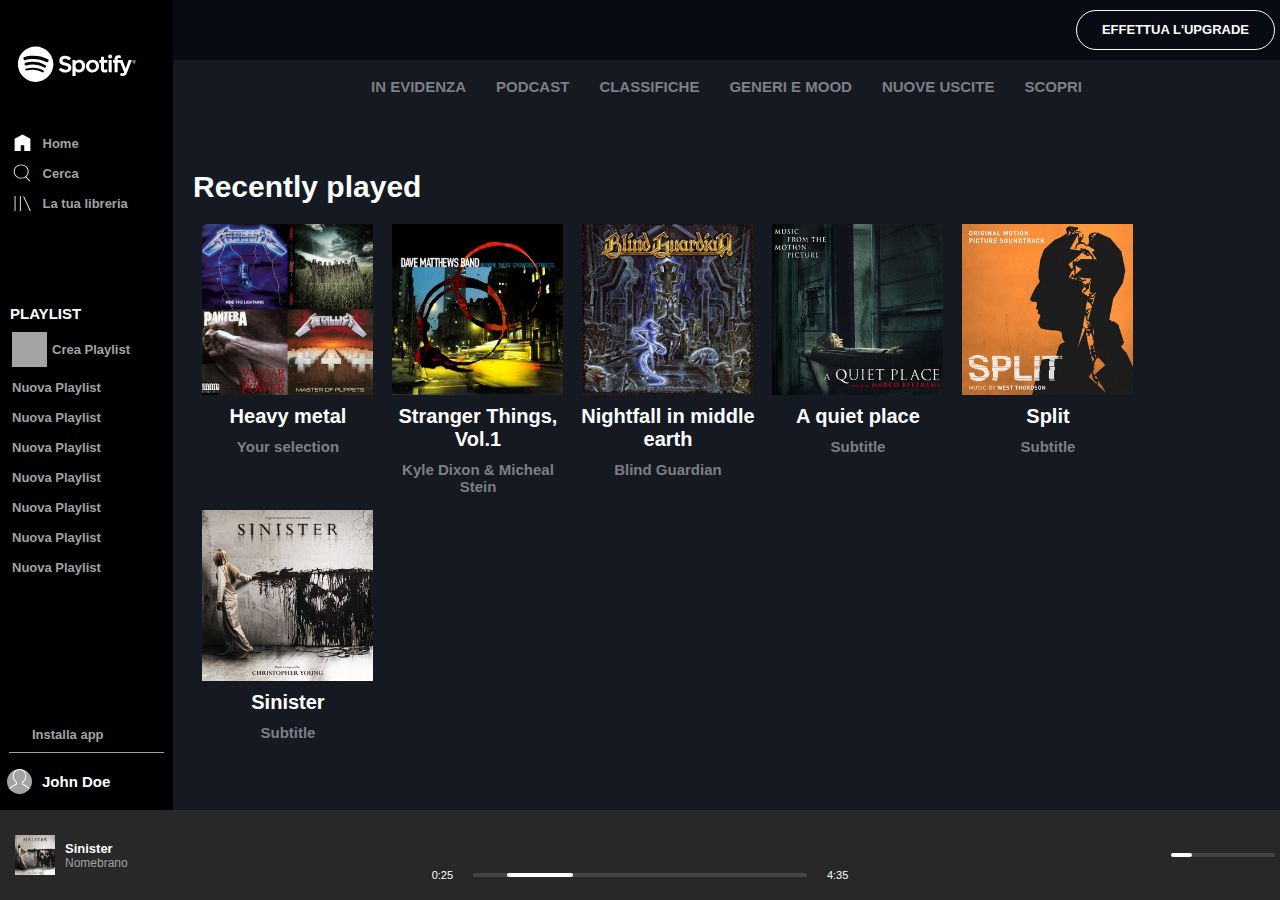
==== index.html @ 5a238b36 "Modifiche in corso su versione desktop" ====
<!DOCTYPE html>
<html lang="en">
<head>
  <meta charset="UTF-8">
  <meta name="viewport" content="width=device-width, initial-scale=1.0">
  <meta http-equiv="X-UA-Compatible" content="ie=edge">
  <!-- Google font - Railway -->
  <link href="https://fonts.googleapis.com/css2?family=Roboto:wght@300;400;500;700;900&display=swap" rel="stylesheet">
  <!-- Font Awesome -->
  <link rel="stylesheet" href="https://cdnjs.cloudflare.com/ajax/libs/font-awesome/5.15.1/css/all.min.css" integrity="sha512-+4zCK9k+qNFUR5X+cKL9EIR+ZOhtIloNl9GIKS57V1MyNsYpYcUrUeQc9vNfzsWfV28IaLL3i96P9sdNyeRssA==" crossorigin="anonymous" />
  <link rel="stylesheet" href="assets/css/style.css">
  <link rel="stylesheet" href="assets/css/mobile.css">

  <title>Spotify by Boolean</title>
</head>
<body>
  <div class="wrapper">
    <main id="main" class="d-flex">
      <!-- SIDEBAR -->
      <aside id="sidebar" class="d-flex">
        <!-- Logo -->
        <a href="#" class="logo">
          <img src="assets/img/logo.svg" alt="Spotify logo">
        </a>

        <div class="top-menu d-flex f-column">

          <!-- home -->
          <a href="#" class="small_icon">
            <img src="assets/img/home.svg" alt="">
            Home
          </a>
          <!-- cerca -->
          <a href="#" class="small_icon">
            <img src="assets/img/search.svg" alt="">
            Cerca
          </a>
          <!-- La tua lista -->
          <a href="#" class="small_icon">
            <img src="assets/img/libreria.svg" alt="">
            La tua libreria
          </a>
        </div><!-- /Top menu -->

        <div class="playlist-menu">
          <h4>playlist</h4>
          <a href="#">
            <i class="fas fa-plus"></i>
            Crea Playlist
          </a>
          <a href="#">Nuova Playlist</a>
          <a href="#">Nuova Playlist</a>
          <a href="#">Nuova Playlist</a>
          <a href="#">Nuova Playlist</a>
          <a href="#">Nuova Playlist</a>
          <a href="#">Nuova Playlist</a>
          <a href="#">Nuova Playlist</a>
        </div><!-- /Playlist menu -->

        <div class="app-menu">
          <a href="#"><i class="far fa-arrow-alt-circle-down"></i>Installa app</a>
          <hr>
          <a href="#"><img src="assets/img/profile.svg" alt="profilo generico"><h3>John Doe</h3></a>
        </div>


      </aside>
      <!-- /Sidebar -->

      <div id="covers">
        <div id="upgrade" class="d-flex">
          <a href="#" class="btn_up">effettua l'upgrade</a>
        </div>
        <!-- /.upgrade -->
        <nav id="navbar-top" class="d-flex">
          <a class="d-flex" href="#">in evidenza<hr></a>
          <a class="d-flex" href="#">podcast<hr></a>
          <a class="d-flex" href="#">classifiche<hr></a>
          <a class="d-flex" href="#">generi e mood<hr></a>
          <a class="d-flex" href="#">nuove uscite<hr></a>
          <a class="d-flex" href="#">scopri<hr></a>
        </nav>
        <!-- /.navbar-top -->

        <!-- Recently played -->
        <section id="recently">
          <h2>Recently played</h2>
          <div class="albums d-flex">

            <a href="#" class="card d-flex f-column">
              <div class="box">
                <img src="assets/img/metal_lifting.jpg" alt="">
              </div><!-- /.box -->
              <div class="overlay">
                <i class="far fa-play-circle"></i>
              </div><!-- /.overlay -->
              <h3>Heavy metal</h3>
              <h5>Your selection</h5>
            </a><!-- /.card -->

            <a href="#" class="card d-flex f-column">
              <div class="box">
                <img src="assets/img/dmb.jpg" alt="">
              </div><!-- /.box -->
              <div class="overlay">
                <i class="far fa-play-circle"></i>
              </div><!-- /.overlay -->
              <h3>Stranger Things, Vol.1</h3>
              <h5>Kyle Dixon &amp; Micheal Stein</h5>
            </a><!-- /.card -->

            <a href="#" class="card d-flex f-column">
              <div class="box">
                <img src="assets/img/nightfall.jpg" alt="">
              </div><!-- /.box -->
              <div class="overlay">
                <i class="far fa-play-circle"></i>
              </div><!-- /.overlay -->
              <h3>Nightfall in middle earth</h3>
              <h5>Blind Guardian</h5>
            </a><!-- /.card -->

            <a href="#" class="card d-flex f-column">
              <div class="box">
                <img src="assets/img/aquietplace.jpeg" alt="">
              </div><!-- /.box -->
              <div class="overlay">
                <i class="far fa-play-circle"></i>
              </div><!-- /.overlay -->
              <h3>A quiet place</h3>
              <h5>Subtitle</h5>
            </a><!-- /.card -->

            <a href="#" class="card d-flex f-column">
              <div class="box">
                <img src="assets/img/split.jpeg" alt="">
              </div><!-- /.box -->
              <div class="overlay">
                <i class="far fa-play-circle"></i>
              </div><!-- /.overlay -->
              <h3>Split</h3>
              <h5>Subtitle</h5>
            </a><!-- /.card -->

            <a href="#" class="card d-flex f-column">
              <div class="box">
                <img src="assets/img/sinister.jpeg" alt="">
              </div><!-- /.box -->
              <div class="overlay">
                <i class="far fa-play-circle"></i>
              </div><!-- /.overlay -->
              <h3>Sinister</h3>
              <h5>Subtitle</h5>
            </a><!-- /.card -->

          </div>
          <!-- /.albums -->
        </section>
        <!-- Created for... -->
        <section id="createdfor">
          <h2>Creato per John Doe</h2>
          <h5>Più ascolti, più accurati saranno i suggerimenti.</h5>
          <div class="albums d-flex">

            <a href="#" class="card d-flex f-column">
              <div class="box">
                <img src="assets/img/radar.jpeg" alt="">
              </div><!-- /.box -->
              <div class="overlay">
                <i class="far fa-play-circle"></i>
              </div><!-- /.overlay -->
              <h3>Release Radar</h3>
              <h5>Your selection</h5>
            </a><!-- /.card -->

            <a href="#" class="card d-flex f-column">
              <div class="box">
                <img src="assets/img/cure.jpeg" alt="">
              </div><!-- /.box -->
              <div class="overlay">
                <i class="far fa-play-circle"></i>
              </div><!-- /.overlay -->
              <h3>A cure for wellness</h3>
              <h5>Subtitle</h5>
            </a><!-- /.card -->

          </div>
          <!-- /.albums -->
        </section>
        <section id="popular-artists">
          <h2>Artisti più popolari</h2>
          <h5>Più ascolti, più accurati saranno i suggerimenti.</h5>
          <div class="albums d-flex">
            <a href="#" class="card d-flex f-column">
              <div class="box">
                <img src="assets/img/regatta.webp" alt="">
              </div><!-- /.box -->
              <div class="overlay">
                <i class="far fa-play-circle"></i>
              </div><!-- /.overlay -->
              <h3>Regatta de blanc</h3>
              <h5>The Police</h5>
            </a><!-- /.card -->

            <a href="#" class="card d-flex f-column">
              <div class="box">
                <img src="assets/img/heads-up.jpg" alt="">
              </div><!-- /.box -->
              <div class="overlay">
                <i class="far fa-play-circle"></i>
              </div><!-- /.overlay -->
              <h3>Heads Up</h3>
              <h5>Dave Weckl</h5>
            </a><!-- /.card -->

          </div><!-- /.albums -->
        </section> <!-- /#popular-artists -->
      </div><!-- /.covers -->
    </main>

    <!-- PLAYER -->
    <footer id="footer" class="d-flex">
      <div class="song">
        <div class="song-info d-flex">
          <div class="cover-img d-flex">
            <img src="assets/img/sinister.jpeg" alt="album cover">
          </div>
          <div class="album-info d-flex f-column">
            <div class="band-name">sinister</div>
            <div class="song-title">nomebrano</div>
          </div>

        <div class="favorites d-flex">
          <a href="#"><i class="far fa-heart"></i></a>
          <a href="#"><i class="far fa-folder"></i></a>
        </div>

        </div>
      </div>
      <div class="player d-flex f-column">
        <div class="commands d-flex">
          <a class="d-flex" href="#"><i class="fas fa-random"></i></a>
          <a class="d-flex" href="#"><i class="fas fa-step-backward"></i></a>
          <a class="d-flex" href="#"><i class="far fa-play-circle"></i></a>
          <a class="d-flex" href="#"><i class="fas fa-step-forward"></i></a>
          <a class="d-flex" href="#"><i class="fas fa-redo-alt"></i></a>
        </div> <!-- /player -->

        <div class="time-bar d-flex">
          <div class="time listened-time">0:25</div>
          <div class="bar whole-bar">
            <hr class="bar partial-bar">
          </div>
          <div class="time remaining-time">4:35</div>
        </div> <!-- /time-bar -->
      </div> <!-- /player -->

      <div class="settings d-flex">
        <!-- <div class="commands d-flex"> -->
          <a href="#"><i class="fas fa-bars"></i></a>
          <a href="#"><i class="fas fa-tv"></i></a>
          <a href="#"><i class="fas fa-volume-up"></i></a>
        <!-- </div>  -->
        <!-- /icons -->
        <!-- <div class="volume-bar d-flex"> -->
          <div class="bar whole-bar">
            <hr class="bar partial-bar">
          </div>
        <!-- </div>  -->
        <!-- /volume bar -->
      </div> <!-- /settings -->

    </footer>

  </div><!-- /Wrapper -->
</body>
</html>
---- assets/css/style.css ----
*{
  margin: 0;
  padding: 0;
  box-sizing: border-box;
}

/* Utility */
.d-flex{
  display: flex;
}
.f-column{
  flex-direction: column;
}
.btn_up{
  display: inline-block;
  background-color: #080b12;
  color: white;
  height: 40px;
  border-radius: 20px;
  border: 1px solid white;
  padding: 10px 25px;
  font-weight: 600;
  text-decoration: none;
  text-transform: uppercase;
  line-height: calc(40px - 12px - 10px);
  vertical-align: middle;
  margin-right: 5px;
}
/* /Utility */
/* Structure */
body{
  font-family: 'Railway;', sans-serif;
  color: white;
}
section{
  padding: 30px 20px;
  margin: 20px 0;
}
h2{
  font-size: 30px;
  font-weight: 700;
  margin-bottom: 20px;
}
h3{
  font-size: 20px;
  font-weight: 700;
  color: white;
  margin: 10px 0;
}
h4{
  font-size: 15px;
  font-weight: 600;
  text-transform: uppercase;
  color: white;
  margin: 5px 10px;
}
h5{
  font-size: 15px;
  font-weight: 700;
  margin-bottom: 15px;
  color: #7d7f84;
}
a{
  text-decoration: none;
  font-size: 13px;
}
.spotify{
  color: #1ed760;
}
.wrapper{
  display: flex;
  flex-direction: column;
  justify-content: space-between;
  width: 100%;
  height: 100vh;
  background-color: #333;
}
#main{
  width: 100%;
  height: 90%;
  flex-wrap: nowrap;
  position: relative;
}

#footer{
  align-self: flex-end;
  background-color: #282828;
  width: 100%;
  height: 10%;
  min-height: 60px;
  overflow: hidden;
}

/* /Structure */

/* SIDEBAR */
#main #sidebar{
  width: 200px;
  min-height: 100%;
  background-color: black;
  /* align-self: stretch; */
  overflow: hidden;
  flex-wrap: wrap;
}
#main #sidebar a.logo > img{
  color: white;
  width: 70%;
  margin: 15px;
}
#main #sidebar a{
  display: flex;
  width: 100%;
  text-decoration: none;
  color: #a3a3a3;
  justify-content: flex-start;
  align-items: center;
  border-left: 2px solid black;
  font-weight: 600;
}
#main #sidebar .top-menu,
#main #sidebar .playlist-menu{
  margin-bottom: 20px;
  width: 100%;
}
#main #sidebar .top-menu a,
#main #sidebar .playlist-menu a{
  height: 30px;
}
#main #sidebar .top-menu a:hover{
  border-left: 2px solid yellow;
  color: white;
}
#main #sidebar .top-menu a.small_icon > img{
  color: #717171;
  width: 12%;
  margin: 5px 10px;
}
#main #sidebar .playlist-menu a{
  margin-left: 10px;
}
#main #sidebar .playlist-menu a:first-of-type{
  height: 45px;
}
#main #sidebar .playlist-menu a:hover{
  color: white;
}
#main #sidebar .playlist-menu i{
  display: flex;
  width: 35px;
  height: 35px;
  justify-content: center;
  align-items: center;
  font-size: 18px;
  margin: 5px 5px 5px 0;
  background-color: #a3a3a3;
  color: black;
}
#main #sidebar .app-menu{
  align-self: flex-end;
  width: 100%;
}
#main #sidebar .app-menu > a{
  width: 100%;
  margin: 0 5px;
}
#main #sidebar .app-menu > a > i{
  margin-left: 5px;
  margin-right: 20px;
}
#main #sidebar .app-menu > hr{
  width: 90%;
  border-left: none;
  border-right: none;
  border-top: none;
  border-bottom: 1px solid #a3a3a3;
  margin: 10px auto 10px auto;
  text-align: center;
}
#main #sidebar .app-menu > a:last-of-type{
  margin: 0 0 10px 5px;
}
#main #sidebar .app-menu > a > img{
  width: 25px;
  height: 25px;
  background-color: #a3a3a3;
  color: white;
  border-radius: 50%;
  margin-right: 10px;
}
#main #sidebar .app-menu > a > h3{
  font-size: 15px;
}
/* /SIDEBAR */

/* COVERS */
#main #covers{
  width: 100%;
  min-height: 100%;
  background-color: #141922;
  overflow-y: auto;
  overflow-x: hidden;
}

/* UPGRADE */
#main #upgrade{
  max-width: 100%;
  height: 60px;
  background-color: #080b12;
}
#main #upgrade{
  justify-content: flex-end;
  align-items: center;
}
#main #upgrade a.btn_up{
  text-decoration: none;
  color: white;
  text-transform: uppercase;
}
#main #upgrade a.btn_up:hover{
  color: #1ed760;
}
/* /UPGRADE */

/* NAVBAR TOP */
#main #navbar-top{
  justify-content: center;
  align-items: center;
  flex-wrap: wrap;
  min-height: 60px;
  width: 100%;
  background-color: #141922;
}
#main #navbar-top a{
  flex-direction: column;
  height: 20px;
  color: #7d7f84;
  text-decoration: none;
  text-transform: uppercase;
  font-size: 15px;
  font-weight: 700;
  font-stretch: expanded;
  margin: 15px;
  justify-content: center;
  align-items: center;
}
#main #navbar-top a > hr{
  border-left: none;
  border-right: none;
  border-top: 1px solid #141922;
  border-bottom: 1px solid #141922;
  margin-top: 5px;
  width: 50%;
}
#main #navbar-top a:hover > hr{
  border-top: 1px solid yellow;
  border-bottom: 1px solid yellow;
}
/* /NAVBAR TOP */

#main .albums{
  width: 100%;
  flex-wrap: wrap;
  justify-content: left;
  align-items: baseline;
}
#main .card{
  width: 190px;
  /* min-height: 300px; */
  background-color: #141922;
  text-align: center;
  justify-content: center;
  align-items: center;
  position: relative;
}
#main .card .box{
  /* flex-basis: calc(0.9 * 190px); */
  width: calc(0.9 * 190px);
  height: calc(0.9 * 190px);
}
#main .card img{
  width: 100%;
  /* height: 100%; */
}
#main .card .overlay{
  position: absolute;
  top: 0;
  left: 5%;
  display: flex;
  justify-content: center;
  align-items: center;
  width: calc(0.9 * 190px);
  height: calc(0.9 * 190px);
  background-color: transparent;
}
#main .card .overlay > .fa-play-circle{
  display: none;
  font-size: 50px;
  color: white;
}
#main .card:hover > .overlay{
  background-color: rgba(0,0,0,0.5);
}
#main .card:hover > .overlay > .fa-play-circle {
  display: inline;
}
/* /COVERS */

/* FOOTER */
/* Player */
#footer > div{
  flex-basis: calc(100% / 3);
  height: 100%;
  padding: 5px;
}
#footer .song-info{
  width: 50%;
  height: 100%;
}
#footer .song-info .cover-img{
  padding: 0 10px;
  align-items: center;
  justify-content: center;
}
#footer .song-info .cover-img img{
  width: 40px;
}
#footer .song-info .album-info{
  align-items: flex-start;
  justify-content: center;
}
#footer .song-info .album-info .band-name{
  color: white;
  width: 100%;
  font-size: 13px;
  font-weight: 600;
  text-transform: capitalize;
}
#footer .song-info .album-info .song-title{
  color: #a3a3a3;
  width: 100%;
  font-size: 12px;
  font-weight: 500;
  text-transform: capitalize;
}
#footer .song .favorites{
  width: 100%;
  justify-content: flex-end;
  align-items: center;
}
#footer .song .favorites > a{
  font-size: 15px;
  text-decoration: none;
  color: #a3a3a3;
}
#footer .song .favorites .fa-heart{
  margin-right: 20px;
}
/* /song-info */
#footer .player > div {
  width: 100%;
  height: 50%;
}
#footer .player .commands{
  justify-content: center;
}
#footer .player .commands a{
  align-items: center;
}
#footer .player .commands > a{
  margin: 5px 10px;
  color: white;
  text-decoration: none;
}
#footer .player .commands > a:nth-child(3){
  margin: 5px 20px;
  font-size: 25px;
}
#footer .player .time-bar{
  justify-content: space-between;
  align-items: center;
}
#footer .player .time-bar > .time{
  width: 10%;
  font-size: 11px;
}
#footer .bar{
  border-top: none;
  border-left: none;
  border-right: none;
  height: 0;
  border-radius: 2px;
}
#footer .whole-bar{
  border-bottom: 4px solid #444;
}
#footer .partial-bar{
  border-bottom: 4px solid white;
  position: absolute;
}
/* Time bar */
#footer .time-bar .whole-bar{
  position: relative;
  width: 80%;
}
#footer .time-bar .partial-bar{
  width: 20%;
  top: 50%;
  left: 10%;
}
#footer .player .time-bar .remaining-time{
  text-align: right;
}
/* Settings */
#footer .settings{
  justify-content: flex-end;
  align-items: center;
}
#footer .settings > a{
  color: white;
  text-decoration: none;
  margin: 5px 10px;
}
#footer .settings .whole-bar{
  position: relative;
  flex-basis: 25%;
}
#footer .settings .whole-bar .partial-bar{
  width: 20%;
  top: 50%;
  left: 0;
}
/* /Player */
---- assets/css/mobile.css ----
/* large screen */
@media screen and (min-width: 1200px){}

/* medium screen */
@media screen and (min-width: 992px) and (max-width: 1199){}

/* small screen */
@media screen and (min-width: 768px) and (max-width: 991px){}

/* extra small screen */
@media screen and (max-width: 767px){}
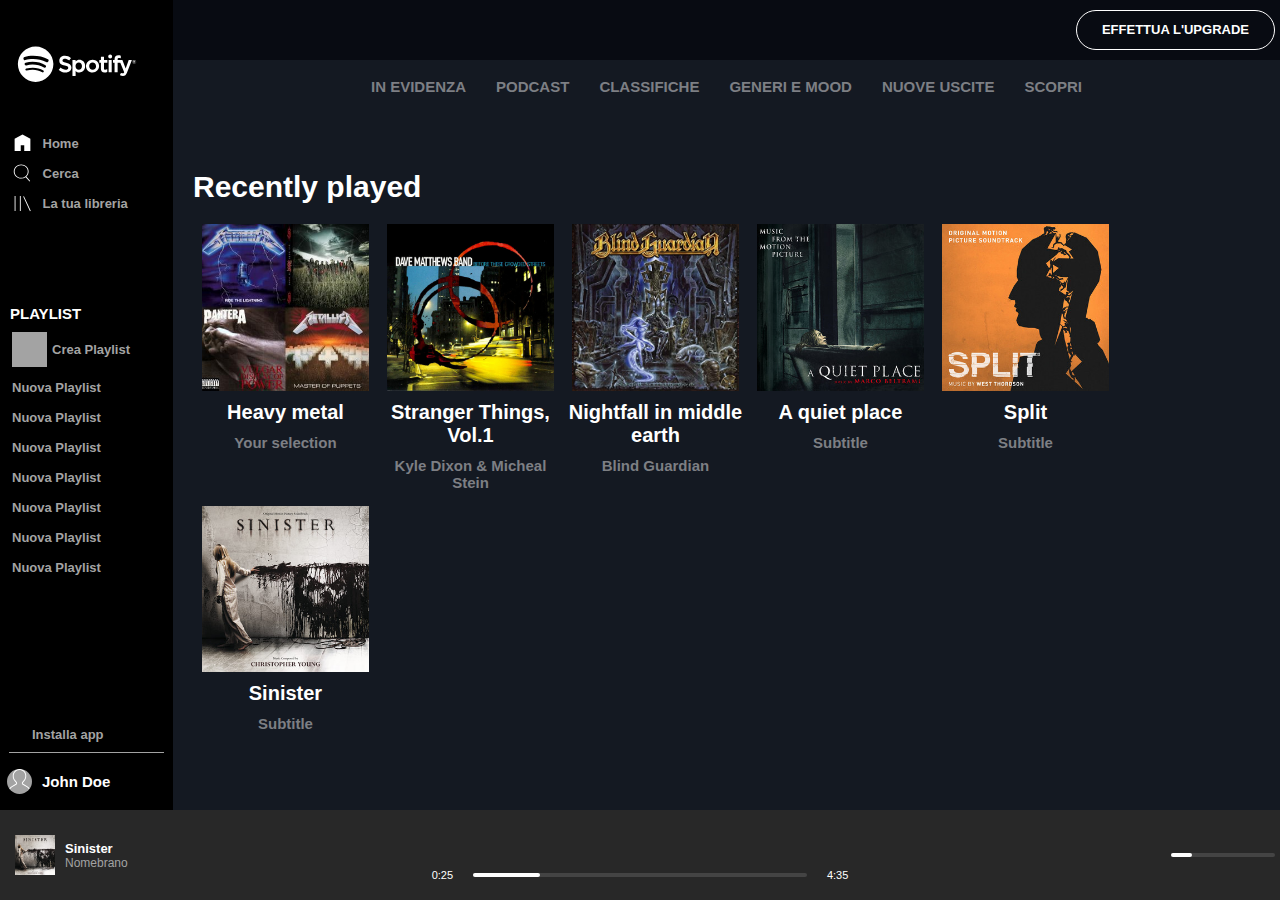
==== commit 4180c08e: "Lavoro sulla scrollbar della playlist..." ====
--- a/index.html
+++ b/index.html
@@ -198,8 +198,7 @@
               <div class="overlay">
                 <i class="far fa-play-circle"></i>
               </div><!-- /.overlay -->
-              <h3>Regatta de blanc</h3>
-              <h5>The Police</h5>
+              <h3>The Police</h3>
             </a><!-- /.card -->
 
             <a href="#" class="card d-flex f-column">
@@ -209,8 +208,7 @@
               <div class="overlay">
                 <i class="far fa-play-circle"></i>
               </div><!-- /.overlay -->
-              <h3>Heads Up</h3>
-              <h5>Dave Weckl</h5>
+              <h3>Dave Weckl</h3>
             </a><!-- /.card -->
 
           </div><!-- /.albums -->
@@ -256,18 +254,13 @@
       </div> <!-- /player -->
 
       <div class="settings d-flex">
-        <!-- <div class="commands d-flex"> -->
           <a href="#"><i class="fas fa-bars"></i></a>
           <a href="#"><i class="fas fa-tv"></i></a>
           <a href="#"><i class="fas fa-volume-up"></i></a>
-        <!-- </div>  -->
         <!-- /icons -->
-        <!-- <div class="volume-bar d-flex"> -->
-          <div class="bar whole-bar">
-            <hr class="bar partial-bar">
-          </div>
-        <!-- </div>  -->
-        <!-- /volume bar -->
+          <div class="volume bar whole-bar">
+            <hr class="volume bar partial-bar">
+          </div><!-- /volume bar -->
       </div> <!-- /settings -->
 
     </footer>
--- a/assets/css/style.css
+++ b/assets/css/style.css
@@ -81,7 +81,6 @@
   flex-wrap: nowrap;
   position: relative;
 }
-
 #footer{
   align-self: flex-end;
   background-color: #282828;
@@ -90,7 +89,6 @@
   min-height: 60px;
   overflow: hidden;
 }
-
 /* /Structure */
 
 /* SIDEBAR */
@@ -98,8 +96,7 @@
   width: 200px;
   min-height: 100%;
   background-color: black;
-  /* align-self: stretch; */
-  overflow: hidden;
+  /* overflow: hidden; */ /*######################*/
   flex-wrap: wrap;
 }
 #main #sidebar a.logo > img{
@@ -264,8 +261,7 @@
   align-items: baseline;
 }
 #main .card{
-  width: 190px;
-  /* min-height: 300px; */
+  width: 185px;
   background-color: #141922;
   text-align: center;
   justify-content: center;
@@ -273,13 +269,15 @@
   position: relative;
 }
 #main .card .box{
-  /* flex-basis: calc(0.9 * 190px); */
-  width: calc(0.9 * 190px);
-  height: calc(0.9 * 190px);
+  width: calc(0.9 * 185px);
+  height: calc(0.9 * 185px);
 }
 #main .card img{
   width: 100%;
-  /* height: 100%; */
+}
+#main #popular-artists .card img,
+#main #popular-artists .card .overlay{
+  border-radius: 50%;
 }
 #main .card .overlay{
   position: absolute;
@@ -288,8 +286,8 @@
   display: flex;
   justify-content: center;
   align-items: center;
-  width: calc(0.9 * 190px);
-  height: calc(0.9 * 190px);
+  width: calc(0.9 * 185px);
+  height: calc(0.9 * 185px);
   background-color: transparent;
 }
 #main .card .overlay > .fa-play-circle{
@@ -303,6 +301,7 @@
 #main .card:hover > .overlay > .fa-play-circle {
   display: inline;
 }
+
 /* /COVERS */
 
 /* FOOTER */
@@ -404,8 +403,8 @@
 }
 #footer .time-bar .partial-bar{
   width: 20%;
+  left: 0;
   top: 50%;
-  left: 10%;
 }
 #footer .player .time-bar .remaining-time{
   text-align: right;
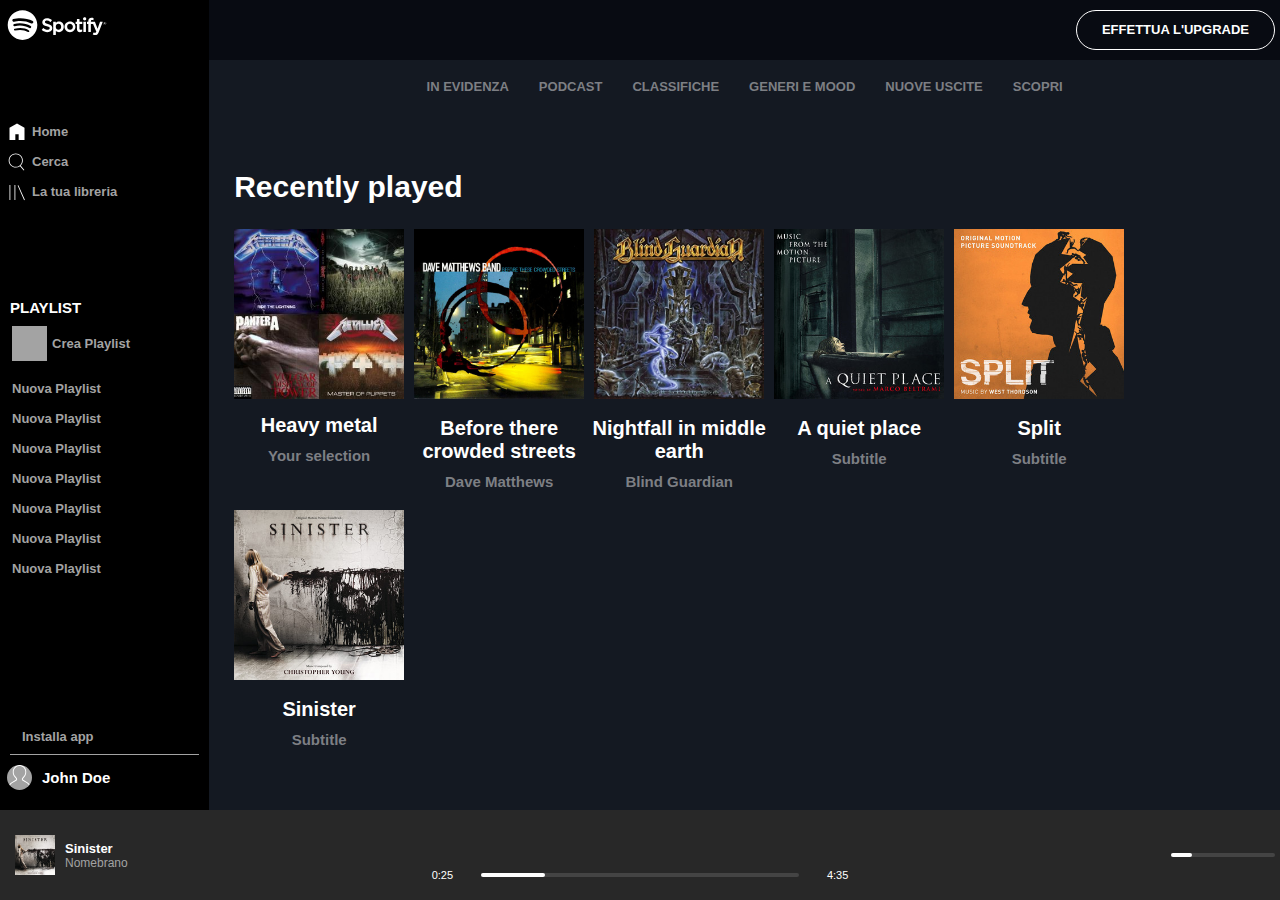
==== commit 24134883: "Funzionalità responsive buona" ====
--- a/index.html
+++ b/index.html
@@ -8,70 +8,81 @@
   <link href="https://fonts.googleapis.com/css2?family=Roboto:wght@300;400;500;700;900&display=swap" rel="stylesheet">
   <!-- Font Awesome -->
   <link rel="stylesheet" href="https://cdnjs.cloudflare.com/ajax/libs/font-awesome/5.15.1/css/all.min.css" integrity="sha512-+4zCK9k+qNFUR5X+cKL9EIR+ZOhtIloNl9GIKS57V1MyNsYpYcUrUeQc9vNfzsWfV28IaLL3i96P9sdNyeRssA==" crossorigin="anonymous" />
+  <!-- Style -->
   <link rel="stylesheet" href="assets/css/style.css">
   <link rel="stylesheet" href="assets/css/mobile.css">
-
   <title>Spotify by Boolean</title>
 </head>
+
 <body>
   <div class="wrapper">
     <main id="main" class="d-flex">
-      <!-- SIDEBAR -->
+      <!-- sidebar -->
       <aside id="sidebar" class="d-flex">
-        <!-- Logo -->
+        <!-- logo -->
         <a href="#" class="logo">
-          <img src="assets/img/logo.svg" alt="Spotify logo">
+          <img class="big-logo" src="assets/img/logo.svg" alt="Spotify logo">
+          <img class="small-logo" src="assets/img/logo-small.svg" alt="Spotify small logo">
         </a>
 
+        <!-- Top menu -->
         <div class="top-menu d-flex f-column">
 
           <!-- home -->
           <a href="#" class="small_icon">
-            <img src="assets/img/home.svg" alt="">
-            Home
+            <img src="assets/img/home.svg" alt="home logo">
+            <span class="disp-none-xs">Home</span>
           </a>
           <!-- cerca -->
           <a href="#" class="small_icon">
-            <img src="assets/img/search.svg" alt="">
-            Cerca
+            <img src="assets/img/search.svg" alt="magnifing-lent logo">
+            <span class="disp-none-xs">Cerca</span>
           </a>
           <!-- La tua lista -->
           <a href="#" class="small_icon">
-            <img src="assets/img/libreria.svg" alt="">
-            La tua libreria
+            <img src="assets/img/libreria.svg" alt="library logo">
+            <span class="disp-none-xs">La tua libreria</span>
           </a>
         </div><!-- /Top menu -->
 
+        <!-- playlist menu -->
         <div class="playlist-menu">
-          <h4>playlist</h4>
-          <a href="#">
+          <h4 class="disp-none-xs">playlist</h4>
+          <a class="disp-none-xs" href="#">
             <i class="fas fa-plus"></i>
             Crea Playlist
           </a>
-          <a href="#">Nuova Playlist</a>
-          <a href="#">Nuova Playlist</a>
-          <a href="#">Nuova Playlist</a>
-          <a href="#">Nuova Playlist</a>
-          <a href="#">Nuova Playlist</a>
-          <a href="#">Nuova Playlist</a>
-          <a href="#">Nuova Playlist</a>
-        </div><!-- /Playlist menu -->
-
-        <div class="app-menu">
-          <a href="#"><i class="far fa-arrow-alt-circle-down"></i>Installa app</a>
-          <hr>
-          <a href="#"><img src="assets/img/profile.svg" alt="profilo generico"><h3>John Doe</h3></a>
-        </div>
-
-
-      </aside>
-      <!-- /Sidebar -->
+          <div class="new-playlist"><a class="disp-none-xs" href="#">Nuova Playlist</a></div>
+          <div class="new-playlist"><a class="disp-none-xs" href="#">Nuova Playlist</a></div>
+          <div class="new-playlist"><a class="disp-none-xs" href="#">Nuova Playlist</a></div>
+          <div class="new-playlist"><a class="disp-none-xs" href="#">Nuova Playlist</a></div>
+          <div class="new-playlist"><a class="disp-none-xs" href="#">Nuova Playlist</a></div>
+          <div class="new-playlist"><a class="disp-none-xs" href="#">Nuova Playlist</a></div>
+          <div class="new-playlist"><a class="disp-none-xs" href="#">Nuova Playlist</a></div>
+
+        </div><!-- /playlist menu -->
+
+        <!-- app-menu -->
+        <div class="app-menu d-flex f-column">
+          <a href="#"> <!-- download icon -->
+            <i class="far fa-arrow-alt-circle-down"></i>
+            <span class="disp-none-xs">Installa app</span>
+          </a>
+          <hr class="disp-none-xs">
+          <a href="#"> <!-- plain user profile -->
+            <img src="assets/img/profile.svg" alt="profilo generico">
+            <h3 class="disp-none-xs">John Doe</h3>
+          </a>
+        </div><!-- /app-menu -->
+
+      </aside><!-- /Sidebar -->
+
 
       <div id="covers">
         <div id="upgrade" class="d-flex">
           <a href="#" class="btn_up">effettua l'upgrade</a>
-        </div>
-        <!-- /.upgrade -->
+        </div><!-- /.upgrade -->
+
         <nav id="navbar-top" class="d-flex">
           <a class="d-flex" href="#">in evidenza<hr></a>
           <a class="d-flex" href="#">podcast<hr></a>
@@ -88,7 +99,7 @@
           <div class="albums d-flex">
 
             <a href="#" class="card d-flex f-column">
-              <div class="box">
+              <div class="box d-flex">
                 <img src="assets/img/metal_lifting.jpg" alt="">
               </div><!-- /.box -->
               <div class="overlay">
@@ -105,8 +116,8 @@
               <div class="overlay">
                 <i class="far fa-play-circle"></i>
               </div><!-- /.overlay -->
-              <h3>Stranger Things, Vol.1</h3>
-              <h5>Kyle Dixon &amp; Micheal Stein</h5>
+              <h3>Before there crowded streets</h3>
+              <h5>Dave Matthews</h5>
             </a><!-- /.card -->
 
             <a href="#" class="card d-flex f-column">
@@ -187,6 +198,7 @@
           </div>
           <!-- /.albums -->
         </section>
+        <!-- Popular artists -->
         <section id="popular-artists">
           <h2>Artisti più popolari</h2>
           <h5>Più ascolti, più accurati saranno i suggerimenti.</h5>
--- a/assets/css/style.css
+++ b/assets/css/style.css
@@ -10,6 +10,9 @@
 }
 .f-column{
   flex-direction: column;
+}
+.f-shrink{
+  flex-shrink: 2;
 }
 .btn_up{
   display: inline-block;
@@ -31,6 +34,7 @@
 body{
   font-family: 'Railway;', sans-serif;
   color: white;
+  min-width: 380px;
 }
 section{
   padding: 30px 20px;
@@ -40,6 +44,7 @@
   font-size: 30px;
   font-weight: 700;
   margin-bottom: 20px;
+  margin-left: 5px;
 }
 h3{
   font-size: 20px;
@@ -74,12 +79,14 @@
   width: 100%;
   height: 100vh;
   background-color: #333;
+  overflow-x: hidden;
+  overflow-y: auto;
 }
 #main{
   width: 100%;
   height: 90%;
   flex-wrap: nowrap;
-  position: relative;
+  /* position: relative; */
 }
 #footer{
   align-self: flex-end;
@@ -93,16 +100,29 @@
 
 /* SIDEBAR */
 #main #sidebar{
-  width: 200px;
-  min-height: 100%;
+  width: 250px;
+  height: 100%;
   background-color: black;
-  /* overflow: hidden; */ /*######################*/
+  overflow-x: hidden;
+  overflow-y: auto;
   flex-wrap: wrap;
 }
+#main #sidebar a.logo{
+  display: block;
+  height: 30px;
+  margin: 10px 5px;
+  text-align: left;
+}
 #main #sidebar a.logo > img{
   color: white;
-  width: 70%;
-  margin: 15px;
+}
+#main #sidebar a.logo > img.big-logo{
+  display: inline;
+  height: 30px;
+}
+#main #sidebar a.logo > img.small-logo{
+  display: none;
+  height: 20px;
 }
 #main #sidebar a{
   display: flex;
@@ -112,6 +132,7 @@
   justify-content: flex-start;
   align-items: center;
   border-left: 2px solid black;
+  border-right: 2px solid black;
   font-weight: 600;
 }
 #main #sidebar .top-menu,
@@ -123,14 +144,21 @@
 #main #sidebar .playlist-menu a{
   height: 30px;
 }
+#main #sidebar .playlist-menu .new-playlist{
+  width: 100%;
+  height: 30px;
+}
 #main #sidebar .top-menu a:hover{
   border-left: 2px solid yellow;
   color: white;
 }
+#main #sidebar .top-menu a.small_icon{
+  text-align: center;
+}
 #main #sidebar .top-menu a.small_icon > img{
   color: #717171;
-  width: 12%;
-  margin: 5px 10px;
+  height: 20px;
+  margin: 5px;
 }
 #main #sidebar .playlist-menu a{
   margin-left: 10px;
@@ -156,13 +184,11 @@
   align-self: flex-end;
   width: 100%;
 }
-#main #sidebar .app-menu > a{
-  width: 100%;
-  margin: 0 5px;
-}
 #main #sidebar .app-menu > a > i{
-  margin-left: 5px;
-  margin-right: 20px;
+  margin: 0 10px 10px 10px;
+}
+#main #sidebar .app-menu > a > span{
+  margin-bottom: 10px;
 }
 #main #sidebar .app-menu > hr{
   width: 90%;
@@ -170,8 +196,7 @@
   border-right: none;
   border-top: none;
   border-bottom: 1px solid #a3a3a3;
-  margin: 10px auto 10px auto;
-  text-align: center;
+  margin: auto;
 }
 #main #sidebar .app-menu > a:last-of-type{
   margin: 0 0 10px 5px;
@@ -183,6 +208,8 @@
   color: white;
   border-radius: 50%;
   margin-right: 10px;
+  margin-top: 10px;
+  margin-bottom: 10px;
 }
 #main #sidebar .app-menu > a > h3{
   font-size: 15px;
@@ -233,7 +260,7 @@
   color: #7d7f84;
   text-decoration: none;
   text-transform: uppercase;
-  font-size: 15px;
+  font-size: 13px;
   font-weight: 700;
   font-stretch: expanded;
   margin: 15px;
@@ -261,7 +288,7 @@
   align-items: baseline;
 }
 #main .card{
-  width: 185px;
+  width: 180px;
   background-color: #141922;
   text-align: center;
   justify-content: center;
@@ -269,11 +296,17 @@
   position: relative;
 }
 #main .card .box{
-  width: calc(0.9 * 185px);
-  height: calc(0.9 * 185px);
+  /* width: calc(0.9 * 180px);
+  height: calc(0.9 * 180px); */
+  padding: 5px;
+  justify-content: center;
+  align-items: center;
 }
 #main .card img{
   width: 100%;
+}
+#main section > h5{
+  margin-left: 5px;
 }
 #main #popular-artists .card img,
 #main #popular-artists .card .overlay{
@@ -281,25 +314,27 @@
 }
 #main .card .overlay{
   position: absolute;
-  top: 0;
-  left: 5%;
+  top: 5px;
+  left: 5px;
   display: flex;
   justify-content: center;
   align-items: center;
-  width: calc(0.9 * 185px);
-  height: calc(0.9 * 185px);
+  width: calc(180px - 10px);
+  height: calc(180px - 10px);
   background-color: transparent;
 }
 #main .card .overlay > .fa-play-circle{
-  display: none;
+  color: transparent;
   font-size: 50px;
-  color: white;
 }
 #main .card:hover > .overlay{
-  background-color: rgba(0,0,0,0.5);
+  transition: all 0.5s;
+  background-color: rgba(0,0,0,0.6);
+
 }
 #main .card:hover > .overlay > .fa-play-circle {
-  display: inline;
+  transition: all 1s;
+  color: white;
 }
 
 /* /COVERS */
@@ -350,9 +385,9 @@
   font-size: 15px;
   text-decoration: none;
   color: #a3a3a3;
+  margin-left: 20px;
 }
 #footer .song .favorites .fa-heart{
-  margin-right: 20px;
 }
 /* /song-info */
 #footer .player > div {
@@ -406,8 +441,12 @@
   left: 0;
   top: 50%;
 }
+#footer .player .time-bar .listened-time{
+  margin-right: 10px;
+}
 #footer .player .time-bar .remaining-time{
   text-align: right;
+  margin-left: 10px;
 }
 /* Settings */
 #footer .settings{
--- a/assets/css/mobile.css
+++ b/assets/css/mobile.css
@@ -1,11 +1,36 @@
-/* large screen */
-@media screen and (min-width: 1200px){}
+/* extra small screen */
+@media screen and (max-width: 639px){
+  /* /Utility */
+  .disp-none-xs{
+    display: none !important;
+  }
+  /* /Utility */
+  #footer .song .favorites{
+    flex-direction: column;
+    justify-content: center;
+    align-items: center;
+  }
+  #footer .song .favorites .fa-heart{
+    margin-right: 0;
+  }
+  /* Sostituzione logo Spotify */
+  #main #sidebar{
+    width: 40px;
+    overflow-y: hidden;
+  }
+  #main #sidebar a.logo{
+    height: 25px;
+    margin: 5px 7px 0 7px;
+  }
+  #main #sidebar a.logo > img.small-logo{
+    display: inline;
+  }
+  #main #sidebar a.logo > img.big-logo{
+    display: none;
+  }
+  #main #sidebar > a{
+    display: block;
+    margin: auto;
+  }
 
-/* medium screen */
-@media screen and (min-width: 992px) and (max-width: 1199){}
-
-/* small screen */
-@media screen and (min-width: 768px) and (max-width: 991px){}
-
-/* extra small screen */
-@media screen and (max-width: 767px){}
+}
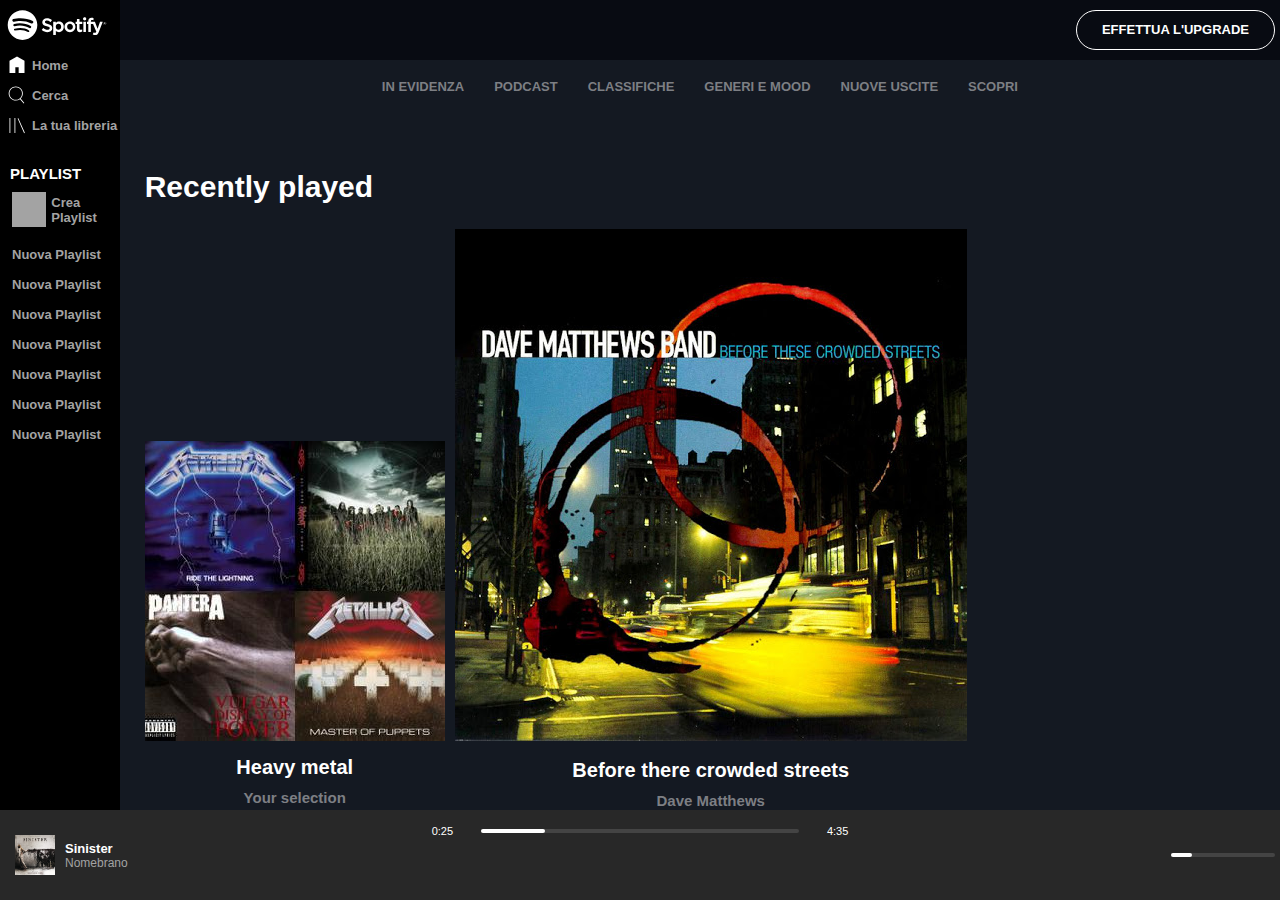
==== commit 10f325f5: "Fissato il player e migliorato il sidemenu" ====
--- a/index.html
+++ b/index.html
@@ -18,7 +18,7 @@
   <div class="wrapper">
     <main id="main" class="d-flex">
       <!-- sidebar -->
-      <aside id="sidebar" class="d-flex">
+      <aside id="sidebar" class="d-flex f-column">
         <!-- logo -->
         <a href="#" class="logo">
           <img class="big-logo" src="assets/img/logo.svg" alt="Spotify logo">
@@ -46,19 +46,19 @@
         </div><!-- /Top menu -->
 
         <!-- playlist menu -->
-        <div class="playlist-menu">
+        <div class="playlist-menu disp-none-xs">
           <h4 class="disp-none-xs">playlist</h4>
           <a class="disp-none-xs" href="#">
             <i class="fas fa-plus"></i>
             Crea Playlist
           </a>
-          <div class="new-playlist"><a class="disp-none-xs" href="#">Nuova Playlist</a></div>
-          <div class="new-playlist"><a class="disp-none-xs" href="#">Nuova Playlist</a></div>
-          <div class="new-playlist"><a class="disp-none-xs" href="#">Nuova Playlist</a></div>
-          <div class="new-playlist"><a class="disp-none-xs" href="#">Nuova Playlist</a></div>
-          <div class="new-playlist"><a class="disp-none-xs" href="#">Nuova Playlist</a></div>
-          <div class="new-playlist"><a class="disp-none-xs" href="#">Nuova Playlist</a></div>
-          <div class="new-playlist"><a class="disp-none-xs" href="#">Nuova Playlist</a></div>
+          <div class="new-playlist"><a href="#">Nuova Playlist</a></div>
+          <div class="new-playlist"><a href="#">Nuova Playlist</a></div>
+          <div class="new-playlist"><a href="#">Nuova Playlist</a></div>
+          <div class="new-playlist"><a href="#">Nuova Playlist</a></div>
+          <div class="new-playlist"><a href="#">Nuova Playlist</a></div>
+          <div class="new-playlist"><a href="#">Nuova Playlist</a></div>
+          <div class="new-playlist"><a href="#">Nuova Playlist</a></div>
 
         </div><!-- /playlist menu -->
 
--- a/assets/css/style.css
+++ b/assets/css/style.css
@@ -7,6 +7,7 @@
 /* Utility */
 .d-flex{
   display: flex;
+  flex-basis: fit-content;
 }
 .f-column{
   flex-direction: column;
@@ -81,20 +82,22 @@
   background-color: #333;
   overflow-x: hidden;
   overflow-y: auto;
+  position: relative;
 }
 #main{
   width: 100%;
   height: 90%;
   flex-wrap: nowrap;
-  /* position: relative; */
 }
 #footer{
-  align-self: flex-end;
   background-color: #282828;
   width: 100%;
   height: 10%;
   min-height: 60px;
   overflow: hidden;
+  position: absolute;
+  bottom: 0;
+  left: 0;
 }
 /* /Structure */
 
@@ -106,6 +109,7 @@
   overflow-x: hidden;
   overflow-y: auto;
   flex-wrap: wrap;
+  position: relative;
 }
 #main #sidebar a.logo{
   display: block;
@@ -181,8 +185,10 @@
   color: black;
 }
 #main #sidebar .app-menu{
-  align-self: flex-end;
-  width: 100%;
+  width: 100%;
+  position: absolute;
+  bottom: 0;
+  left: 0;
 }
 #main #sidebar .app-menu > a > i{
   margin: 0 10px 10px 10px;
--- a/assets/css/mobile.css
+++ b/assets/css/mobile.css
@@ -1,8 +1,18 @@
 /* extra small screen */
-@media screen and (max-width: 639px){
+@media screen and (max-height: 599px){
+  #sidebar .app-menu,
+  #upgrade{
+    display: none;
+  }
+}
+
+@media screen and (max-width: 638px){
   /* /Utility */
   .disp-none-xs{
     display: none !important;
+  }
+  .f-shrink{
+    flex-shrink: 1;
   }
   /* /Utility */
   #footer .song .favorites{
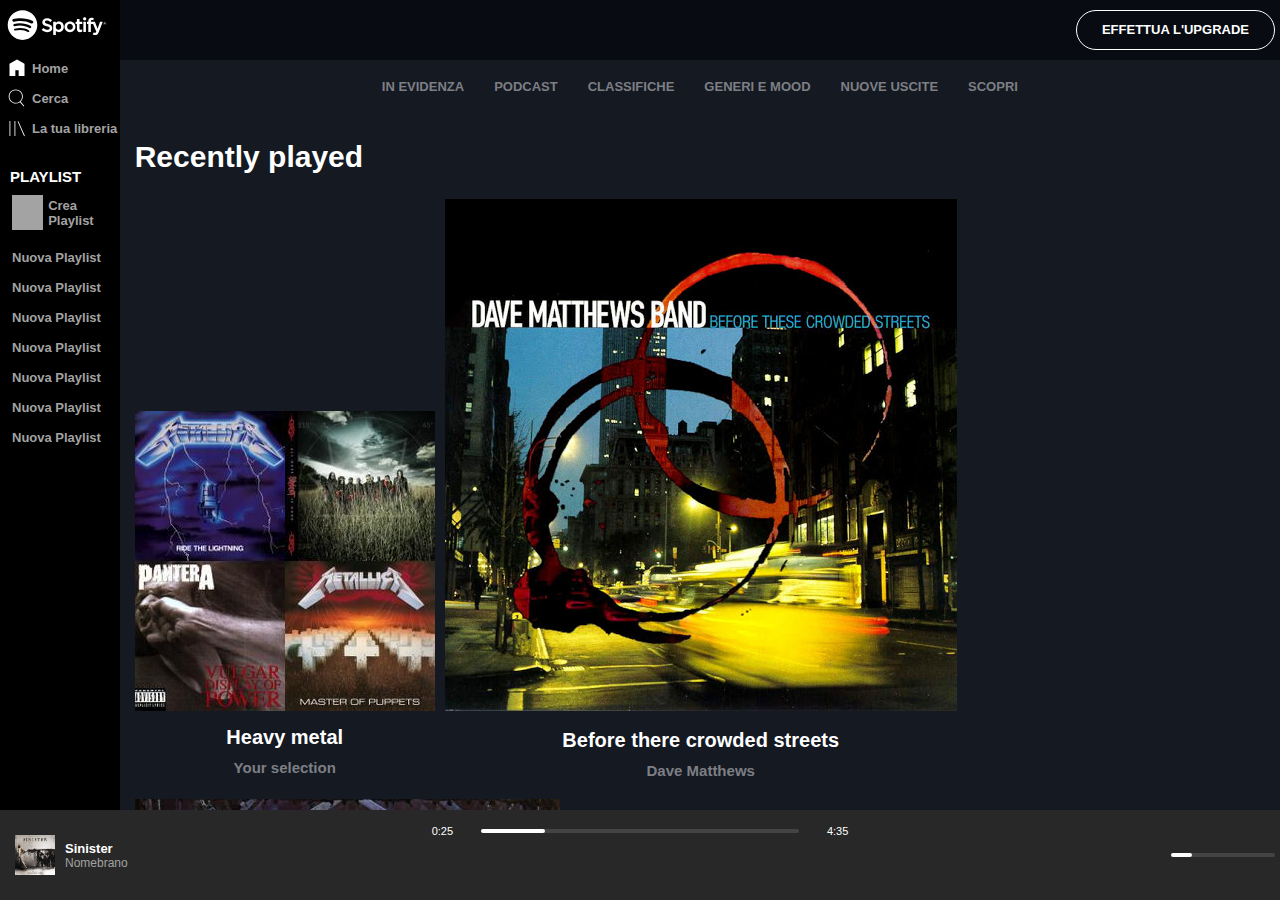
==== commit 9b88f077: "Controllo funzionalità" ====
--- a/index.html
+++ b/index.html
@@ -77,7 +77,6 @@
 
       </aside><!-- /Sidebar -->
 
-
       <div id="covers">
         <div id="upgrade" class="d-flex">
           <a href="#" class="btn_up">effettua l'upgrade</a>
@@ -100,7 +99,7 @@
 
             <a href="#" class="card d-flex f-column">
               <div class="box d-flex">
-                <img src="assets/img/metal_lifting.jpg" alt="">
+                <img src="assets/img/metal_lifting.jpg" alt="heavy metal album cover">
               </div><!-- /.box -->
               <div class="overlay">
                 <i class="far fa-play-circle"></i>
@@ -111,7 +110,7 @@
 
             <a href="#" class="card d-flex f-column">
               <div class="box">
-                <img src="assets/img/dmb.jpg" alt="">
+                <img src="assets/img/dmb.jpg" alt="dave matthews band album cover">
               </div><!-- /.box -->
               <div class="overlay">
                 <i class="far fa-play-circle"></i>
@@ -122,7 +121,7 @@
 
             <a href="#" class="card d-flex f-column">
               <div class="box">
-                <img src="assets/img/nightfall.jpg" alt="">
+                <img src="assets/img/nightfall.jpg" alt="Nightfall in middle earth album cover">
               </div><!-- /.box -->
               <div class="overlay">
                 <i class="far fa-play-circle"></i>
@@ -133,7 +132,7 @@
 
             <a href="#" class="card d-flex f-column">
               <div class="box">
-                <img src="assets/img/aquietplace.jpeg" alt="">
+                <img src="assets/img/aquietplace.jpeg" alt="A quiet place album cover">
               </div><!-- /.box -->
               <div class="overlay">
                 <i class="far fa-play-circle"></i>
@@ -144,7 +143,7 @@
 
             <a href="#" class="card d-flex f-column">
               <div class="box">
-                <img src="assets/img/split.jpeg" alt="">
+                <img src="assets/img/split.jpeg" alt="Split album cover">
               </div><!-- /.box -->
               <div class="overlay">
                 <i class="far fa-play-circle"></i>
@@ -155,7 +154,7 @@
 
             <a href="#" class="card d-flex f-column">
               <div class="box">
-                <img src="assets/img/sinister.jpeg" alt="">
+                <img src="assets/img/sinister.jpeg" alt="Sinister album cover">
               </div><!-- /.box -->
               <div class="overlay">
                 <i class="far fa-play-circle"></i>
@@ -175,7 +174,7 @@
 
             <a href="#" class="card d-flex f-column">
               <div class="box">
-                <img src="assets/img/radar.jpeg" alt="">
+                <img src="assets/img/radar.jpeg" alt="Radar compilation cover">
               </div><!-- /.box -->
               <div class="overlay">
                 <i class="far fa-play-circle"></i>
@@ -186,7 +185,7 @@
 
             <a href="#" class="card d-flex f-column">
               <div class="box">
-                <img src="assets/img/cure.jpeg" alt="">
+                <img src="assets/img/cure.jpeg" alt="A cure for wellness album cover">
               </div><!-- /.box -->
               <div class="overlay">
                 <i class="far fa-play-circle"></i>
@@ -205,7 +204,7 @@
           <div class="albums d-flex">
             <a href="#" class="card d-flex f-column">
               <div class="box">
-                <img src="assets/img/regatta.webp" alt="">
+                <img src="assets/img/regatta.webp" alt="Regatta de Blanc album cover">
               </div><!-- /.box -->
               <div class="overlay">
                 <i class="far fa-play-circle"></i>
@@ -215,7 +214,7 @@
 
             <a href="#" class="card d-flex f-column">
               <div class="box">
-                <img src="assets/img/heads-up.jpg" alt="">
+                <img src="assets/img/heads-up.jpg" alt="Heads Up album cover">
               </div><!-- /.box -->
               <div class="overlay">
                 <i class="far fa-play-circle"></i>
--- a/assets/css/style.css
+++ b/assets/css/style.css
@@ -38,8 +38,8 @@
   min-width: 380px;
 }
 section{
-  padding: 30px 20px;
-  margin: 20px 0;
+  padding: 10px;
+  margin: 10px 0;
 }
 h2{
   font-size: 30px;
@@ -69,9 +69,6 @@
 a{
   text-decoration: none;
   font-size: 13px;
-}
-.spotify{
-  color: #1ed760;
 }
 .wrapper{
   display: flex;
@@ -105,6 +102,7 @@
 #main #sidebar{
   width: 250px;
   height: 100%;
+  min-height: 200px;
   background-color: black;
   overflow-x: hidden;
   overflow-y: auto;
@@ -130,7 +128,7 @@
 }
 #main #sidebar a{
   display: flex;
-  width: 100%;
+  flex-basis: fit-content;
   text-decoration: none;
   color: #a3a3a3;
   justify-content: flex-start;
@@ -183,6 +181,9 @@
   margin: 5px 5px 5px 0;
   background-color: #a3a3a3;
   color: black;
+}
+#main #sidebar .playlist-menu i:hover{
+  background-color: white;
 }
 #main #sidebar .app-menu{
   width: 100%;
@@ -294,7 +295,7 @@
   align-items: baseline;
 }
 #main .card{
-  width: 180px;
+  width: 175px;
   background-color: #141922;
   text-align: center;
   justify-content: center;
@@ -302,8 +303,6 @@
   position: relative;
 }
 #main .card .box{
-  /* width: calc(0.9 * 180px);
-  height: calc(0.9 * 180px); */
   padding: 5px;
   justify-content: center;
   align-items: center;
@@ -325,8 +324,8 @@
   display: flex;
   justify-content: center;
   align-items: center;
-  width: calc(180px - 10px);
-  height: calc(180px - 10px);
+  width: calc(175px - 10px);
+  height: calc(175px - 10px);
   background-color: transparent;
 }
 #main .card .overlay > .fa-play-circle{
--- a/assets/css/mobile.css
+++ b/assets/css/mobile.css
@@ -33,13 +33,13 @@
     margin: 5px 7px 0 7px;
   }
   #main #sidebar a.logo > img.small-logo{
-    display: inline;
+    display: flex;
   }
   #main #sidebar a.logo > img.big-logo{
     display: none;
   }
   #main #sidebar > a{
-    display: block;
+    display: flex;
     margin: auto;
   }
 
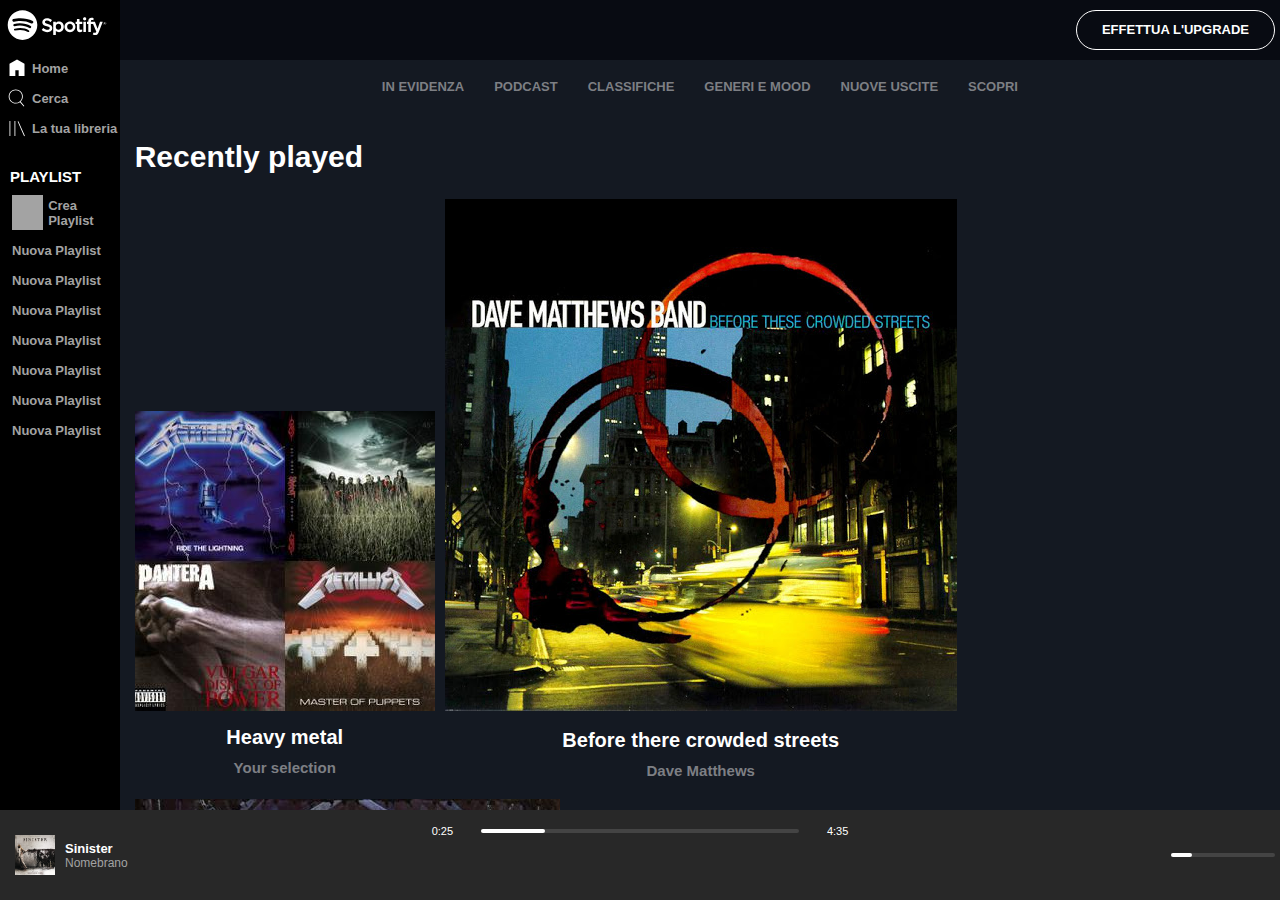
==== commit fd52b407: "Consegna esercizio" ====
--- a/index.html
+++ b/index.html
@@ -47,19 +47,15 @@
 
         <!-- playlist menu -->
         <div class="playlist-menu disp-none-xs">
-          <h4 class="disp-none-xs">playlist</h4>
-          <a class="disp-none-xs" href="#">
-            <i class="fas fa-plus"></i>
-            Crea Playlist
-          </a>
-          <div class="new-playlist"><a href="#">Nuova Playlist</a></div>
-          <div class="new-playlist"><a href="#">Nuova Playlist</a></div>
-          <div class="new-playlist"><a href="#">Nuova Playlist</a></div>
-          <div class="new-playlist"><a href="#">Nuova Playlist</a></div>
-          <div class="new-playlist"><a href="#">Nuova Playlist</a></div>
-          <div class="new-playlist"><a href="#">Nuova Playlist</a></div>
-          <div class="new-playlist"><a href="#">Nuova Playlist</a></div>
-
+          <h4>playlist</h4>
+          <a href="#"><i class="fas fa-plus"></i>Crea Playlist</a>
+          <a href="#">Nuova Playlist</a>
+          <a href="#">Nuova Playlist</a>
+          <a href="#">Nuova Playlist</a>
+          <a href="#">Nuova Playlist</a>
+          <a href="#">Nuova Playlist</a>
+          <a href="#">Nuova Playlist</a>
+          <a href="#">Nuova Playlist</a>
         </div><!-- /playlist menu -->
 
         <!-- app-menu -->
@@ -162,9 +158,8 @@
               <h3>Sinister</h3>
               <h5>Subtitle</h5>
             </a><!-- /.card -->
-
-          </div>
-          <!-- /.albums -->
+          </div><!-- /.albums -->
+
         </section>
         <!-- Created for... -->
         <section id="createdfor">
--- a/assets/css/style.css
+++ b/assets/css/style.css
@@ -3,7 +3,6 @@
   padding: 0;
   box-sizing: border-box;
 }
-
 /* Utility */
 .d-flex{
   display: flex;
@@ -11,9 +10,6 @@
 }
 .f-column{
   flex-direction: column;
-}
-.f-shrink{
-  flex-shrink: 2;
 }
 .btn_up{
   display: inline-block;
@@ -142,12 +138,7 @@
   margin-bottom: 20px;
   width: 100%;
 }
-#main #sidebar .top-menu a,
-#main #sidebar .playlist-menu a{
-  height: 30px;
-}
-#main #sidebar .playlist-menu .new-playlist{
-  width: 100%;
+#main #sidebar .top-menu a{
   height: 30px;
 }
 #main #sidebar .top-menu a:hover{
@@ -164,6 +155,7 @@
 }
 #main #sidebar .playlist-menu a{
   margin-left: 10px;
+  height: 30px;
 }
 #main #sidebar .playlist-menu a:first-of-type{
   height: 45px;
@@ -182,7 +174,7 @@
   background-color: #a3a3a3;
   color: black;
 }
-#main #sidebar .playlist-menu i:hover{
+#main #sidebar .playlist-menu a:first-of-type:hover > i{
   background-color: white;
 }
 #main #sidebar .app-menu{
@@ -214,9 +206,7 @@
   background-color: #a3a3a3;
   color: white;
   border-radius: 50%;
-  margin-right: 10px;
-  margin-top: 10px;
-  margin-bottom: 10px;
+  margin: 10px 10px 10px 0;
 }
 #main #sidebar .app-menu > a > h3{
   font-size: 15px;
@@ -231,14 +221,11 @@
   overflow-y: auto;
   overflow-x: hidden;
 }
-
 /* UPGRADE */
 #main #upgrade{
-  max-width: 100%;
+  width: 100%;
   height: 60px;
   background-color: #080b12;
-}
-#main #upgrade{
   justify-content: flex-end;
   align-items: center;
 }
@@ -254,11 +241,11 @@
 
 /* NAVBAR TOP */
 #main #navbar-top{
-  justify-content: center;
-  align-items: center;
+  width: 100%;
+  height: 60px;
   flex-wrap: wrap;
-  min-height: 60px;
-  width: 100%;
+  justify-content: center;
+  align-items: center;
   background-color: #141922;
 }
 #main #navbar-top a{
@@ -335,13 +322,11 @@
 #main .card:hover > .overlay{
   transition: all 0.5s;
   background-color: rgba(0,0,0,0.6);
-
 }
 #main .card:hover > .overlay > .fa-play-circle {
   transition: all 1s;
   color: white;
 }
-
 /* /COVERS */
 
 /* FOOTER */
@@ -392,8 +377,7 @@
   color: #a3a3a3;
   margin-left: 20px;
 }
-#footer .song .favorites .fa-heart{
-}
+
 /* /song-info */
 #footer .player > div {
   width: 100%;
@@ -423,10 +407,10 @@
   font-size: 11px;
 }
 #footer .bar{
+  height: 0;
   border-top: none;
   border-left: none;
   border-right: none;
-  height: 0;
   border-radius: 2px;
 }
 #footer .whole-bar{
--- a/assets/css/mobile.css
+++ b/assets/css/mobile.css
@@ -1,4 +1,6 @@
 /* extra small screen */
+
+
 @media screen and (max-height: 599px){
   #sidebar .app-menu,
   #upgrade{
@@ -10,9 +12,6 @@
   /* /Utility */
   .disp-none-xs{
     display: none !important;
-  }
-  .f-shrink{
-    flex-shrink: 1;
   }
   /* /Utility */
   #footer .song .favorites{
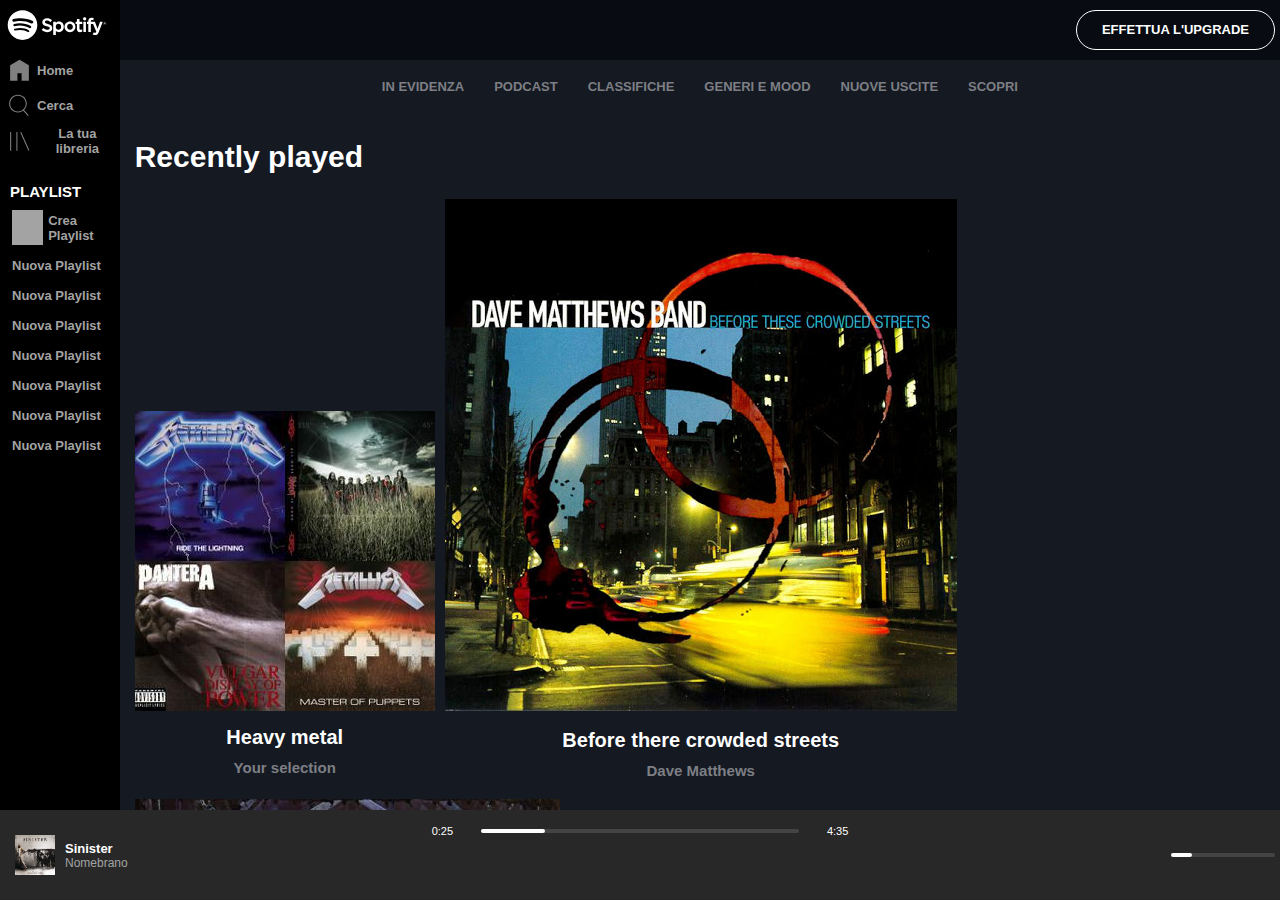
==== commit a356d355: "+Script JS" ====
--- a/index.html
+++ b/index.html
@@ -163,7 +163,7 @@
         </section>
         <!-- Created for... -->
         <section id="createdfor">
-          <h2>Creato per John Doe</h2>
+          <h2 id="utente">Creato per John Doe</h2>
           <h5>Più ascolti, più accurati saranno i suggerimenti.</h5>
           <div class="albums d-flex">
 
@@ -272,5 +272,8 @@
     </footer>
 
   </div><!-- /Wrapper -->
+  <script>
+    document.getElementById('utente').innerHTML = "Created for Andrea";
+  </script>
 </body>
 </html>
--- a/assets/css/style.css
+++ b/assets/css/style.css
@@ -149,9 +149,12 @@
   text-align: center;
 }
 #main #sidebar .top-menu a.small_icon > img{
-  color: #717171;
-  height: 20px;
+  opacity: 0.5;
+  height: 25px;
   margin: 5px;
+}
+#main #sidebar .top-menu a.small_icon:hover > img{
+  opacity: 1;
 }
 #main #sidebar .playlist-menu a{
   margin-left: 10px;
